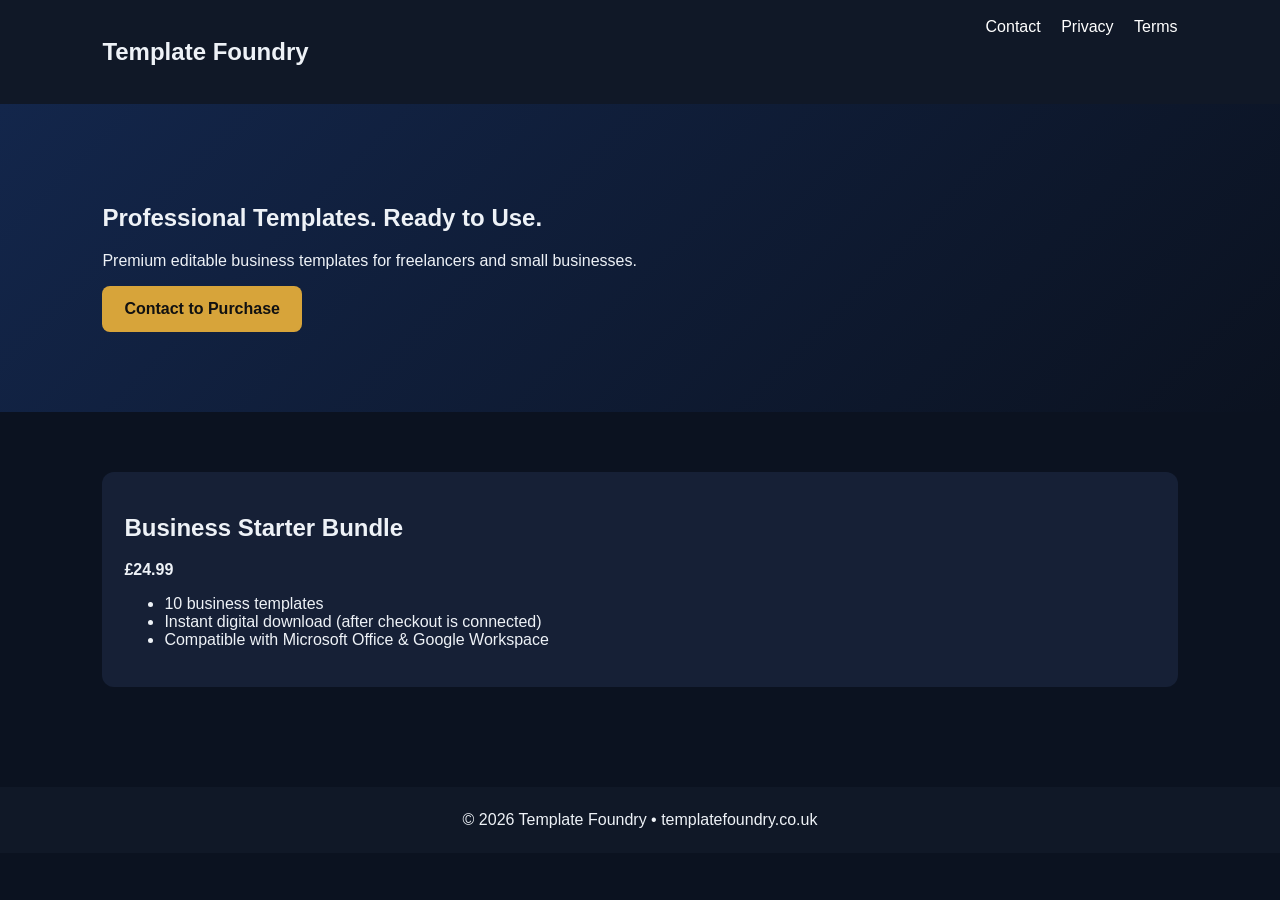
==== index.html @ 431a6cf7 "Add files via upload" ====
<!doctype html><html><head><meta charset='utf-8'><meta name='viewport' content='width=device-width,initial-scale=1'><title>Template Foundry</title><link rel='stylesheet' href='style.css'></head><body><header><h2>Template Foundry</h2><nav><a href='contact.html'>Contact</a> <a href='privacy.html'>Privacy</a> <a href='terms.html'>Terms</a></nav></header><section class='hero'><h1>Professional Templates. Ready to Use.</h1><p>Premium editable business templates for freelancers and small businesses.</p><a class='btn' href='contact.html'>Contact to Purchase</a></section><section class='section'><div class='card'><h2>Business Starter Bundle</h2><p><strong>£24.99</strong></p><ul><li>10 business templates</li><li>Instant digital download (after checkout is connected)</li><li>Compatible with Microsoft Office & Google Workspace</li></ul></div></section><footer>© 2026 Template Foundry • templatefoundry.co.uk</footer></body></html>
---- style.css ----
body{margin:0;font-family:Arial,sans-serif;background:#0b1220;color:#eef2f7}header{display:flex;justify-content:space-between;padding:18px 8%;background:#101827}nav a{color:#fff;text-decoration:none;margin-left:16px}.hero{padding:80px 8%;background:linear-gradient(135deg,#13264b,#0b1220)}.btn{display:inline-block;padding:14px 22px;background:#d7a43a;color:#111;text-decoration:none;border-radius:8px;font-weight:bold}.section{padding:60px 8%}.card{background:#162036;padding:22px;border-radius:12px}footer{background:#101827;padding:24px;text-align:center;margin-top:40px}
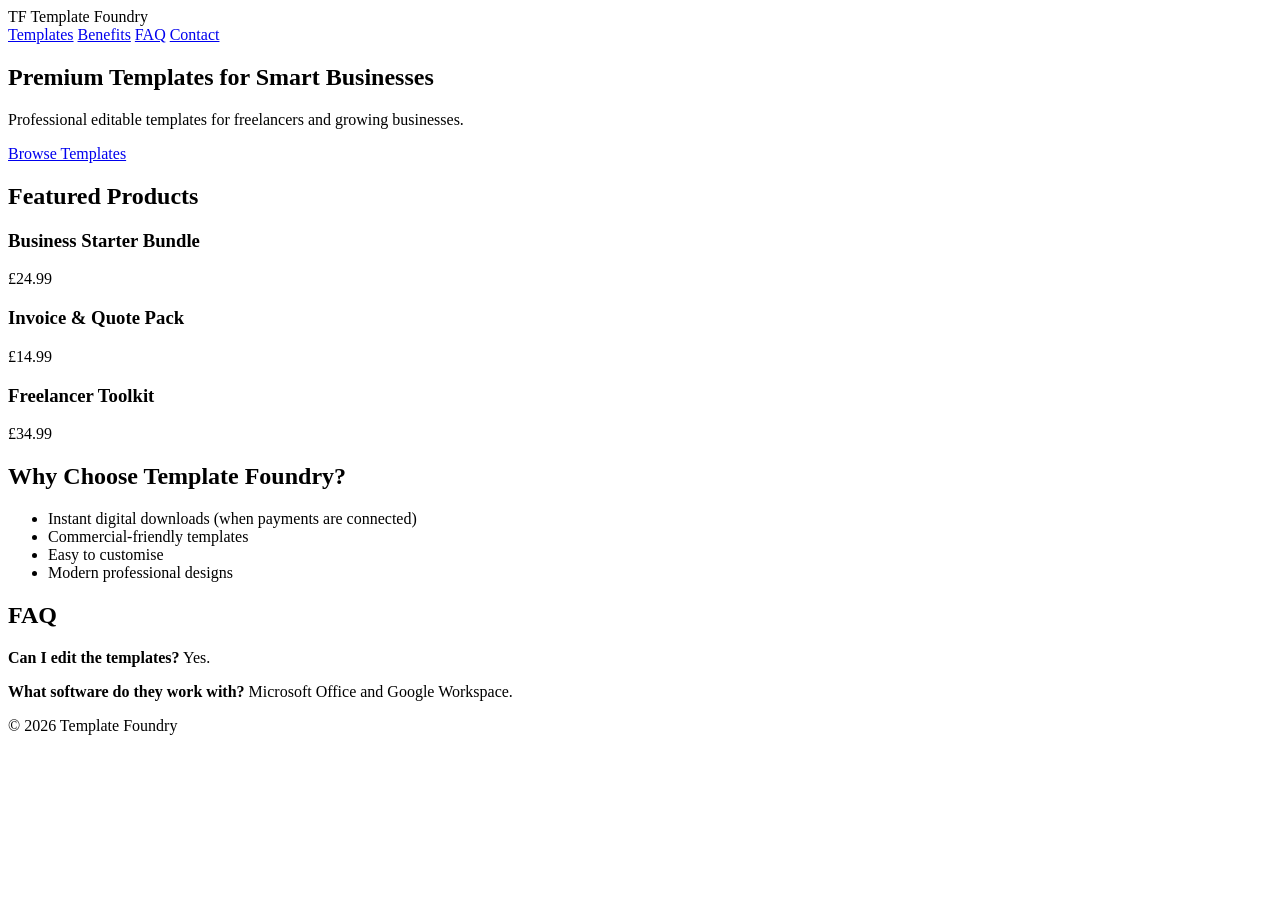
==== commit 31b554c5: "Add files via upload" ====
--- a/index.html
+++ b/index.html
@@ -1 +1,53 @@
-<!doctype html><html><head><meta charset='utf-8'><meta name='viewport' content='width=device-width,initial-scale=1'><title>Template Foundry</title><link rel='stylesheet' href='style.css'></head><body><header><h2>Template Foundry</h2><nav><a href='contact.html'>Contact</a> <a href='privacy.html'>Privacy</a> <a href='terms.html'>Terms</a></nav></header><section class='hero'><h1>Professional Templates. Ready to Use.</h1><p>Premium editable business templates for freelancers and small businesses.</p><a class='btn' href='contact.html'>Contact to Purchase</a></section><section class='section'><div class='card'><h2>Business Starter Bundle</h2><p><strong>£24.99</strong></p><ul><li>10 business templates</li><li>Instant digital download (after checkout is connected)</li><li>Compatible with Microsoft Office & Google Workspace</li></ul></div></section><footer>© 2026 Template Foundry • templatefoundry.co.uk</footer></body></html>+<!DOCTYPE html>
+<html lang="en">
+<head>
+<meta charset="UTF-8">
+<meta name="viewport" content="width=device-width, initial-scale=1">
+<title>Template Foundry</title>
+<link rel="stylesheet" href="css/style.css">
+</head>
+<body>
+<header>
+<div class="logo">TF <span>Template Foundry</span></div>
+<nav>
+<a href="#products">Templates</a>
+<a href="#benefits">Benefits</a>
+<a href="#faq">FAQ</a>
+<a href="contact.html">Contact</a>
+</nav>
+</header>
+
+<section class="hero">
+<h1>Premium Templates for Smart Businesses</h1>
+<p>Professional editable templates for freelancers and growing businesses.</p>
+<a class="btn" href="#products">Browse Templates</a>
+</section>
+
+<section id="products" class="container">
+<h2>Featured Products</h2>
+<div class="grid">
+<div class="card"><h3>Business Starter Bundle</h3><p>£24.99</p></div>
+<div class="card"><h3>Invoice & Quote Pack</h3><p>£14.99</p></div>
+<div class="card"><h3>Freelancer Toolkit</h3><p>£34.99</p></div>
+</div>
+</section>
+
+<section id="benefits" class="container">
+<h2>Why Choose Template Foundry?</h2>
+<ul>
+<li>Instant digital downloads (when payments are connected)</li>
+<li>Commercial-friendly templates</li>
+<li>Easy to customise</li>
+<li>Modern professional designs</li>
+</ul>
+</section>
+
+<section id="faq" class="container">
+<h2>FAQ</h2>
+<p><strong>Can I edit the templates?</strong> Yes.</p>
+<p><strong>What software do they work with?</strong> Microsoft Office and Google Workspace.</p>
+</section>
+
+<footer>© 2026 Template Foundry</footer>
+</body>
+</html>
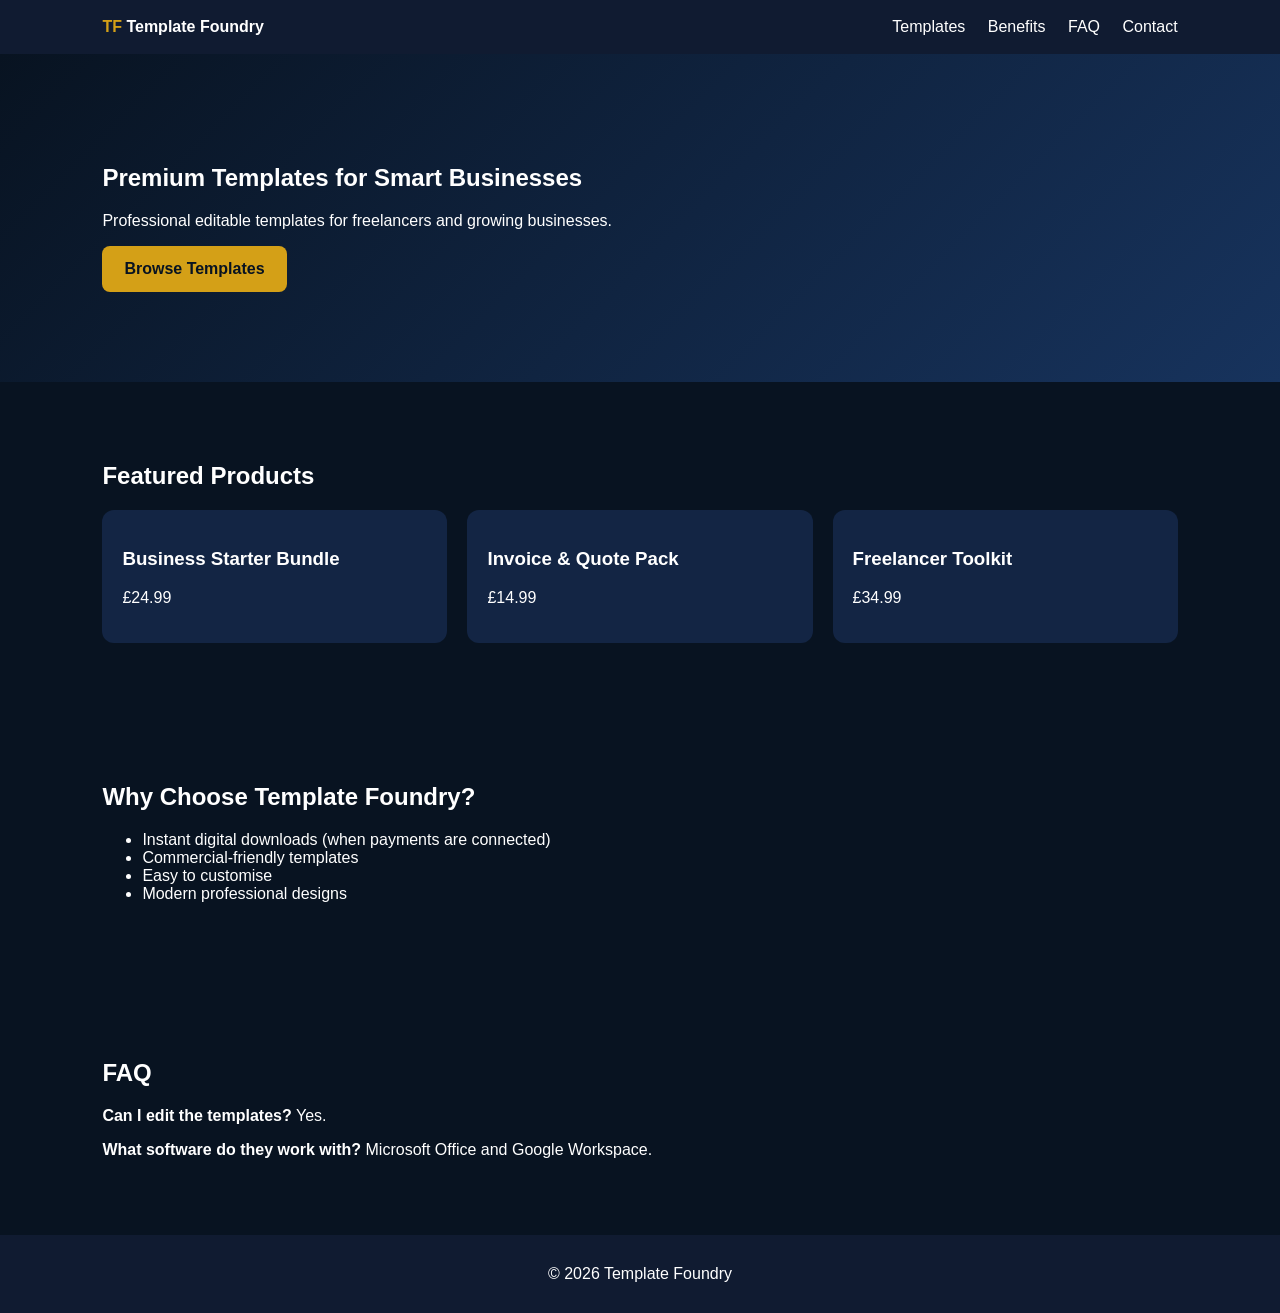
==== commit 5c25ee6e: "Update index.html" ====
--- a/index.html
+++ b/index.html
@@ -4,7 +4,7 @@
 <meta charset="UTF-8">
 <meta name="viewport" content="width=device-width, initial-scale=1">
 <title>Template Foundry</title>
-<link rel="stylesheet" href="css/style.css">
+<link <link rel="stylesheet" href="style.css">
 </head>
 <body>
 <header>
@@ -50,4 +50,4 @@
 
 <footer>© 2026 Template Foundry</footer>
 </body>
-</html>+</html>
--- a/style.css
+++ b/style.css
@@ -0,0 +1,12 @@
+
+body{margin:0;font-family:Arial,sans-serif;background:#081321;color:#fff}
+header{display:flex;justify-content:space-between;align-items:center;padding:18px 8%;background:#101b31}
+.logo{font-weight:bold;color:#d4a017}
+.logo span{color:#fff}
+nav a{color:#fff;text-decoration:none;margin-left:18px}
+.hero{padding:90px 8%;background:linear-gradient(135deg,#081321,#17335d)}
+.btn{display:inline-block;background:#d4a017;color:#081321;padding:14px 22px;border-radius:8px;text-decoration:none;font-weight:bold}
+.container{padding:60px 8%}
+.grid{display:grid;grid-template-columns:repeat(auto-fit,minmax(220px,1fr));gap:20px}
+.card{background:#132544;padding:20px;border-radius:12px}
+footer{text-align:center;padding:30px;background:#101b31}
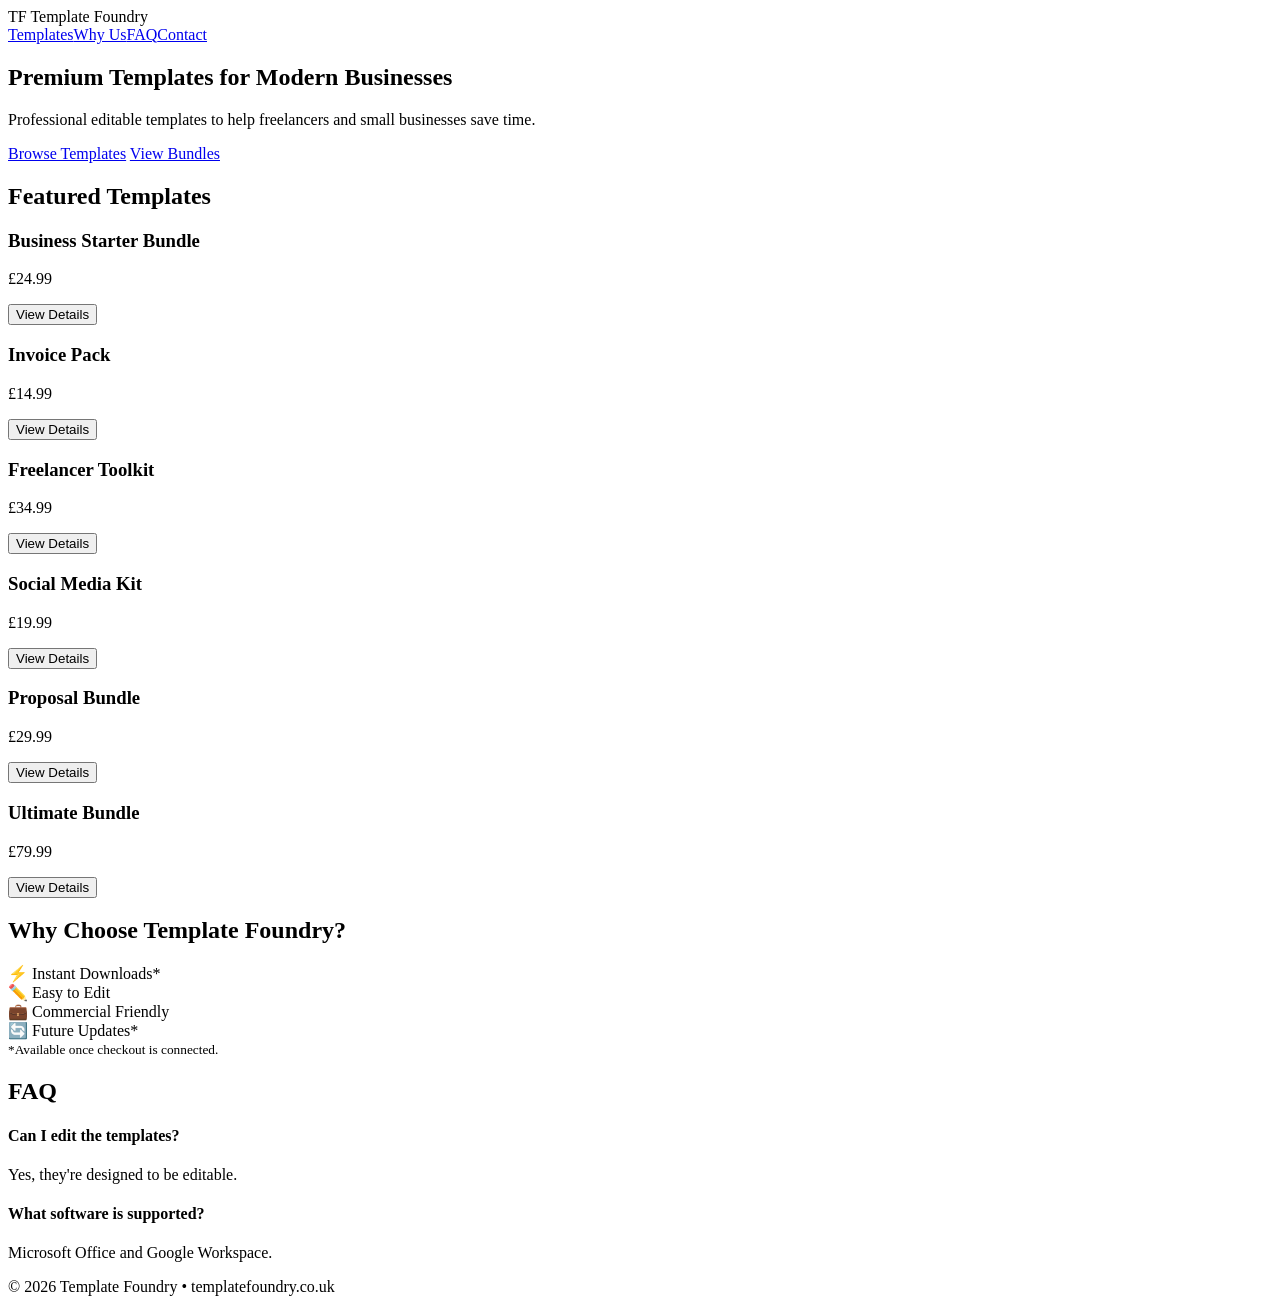
==== commit 1a3b140d: "Add files via upload" ====
--- a/index.html
+++ b/index.html
@@ -1,53 +1,43 @@
-<!DOCTYPE html>
-<html lang="en">
-<head>
-<meta charset="UTF-8">
-<meta name="viewport" content="width=device-width, initial-scale=1">
+<!doctype html><html><head><meta charset="utf-8">
+<meta name="viewport" content="width=device-width,initial-scale=1">
 <title>Template Foundry</title>
-<link <link rel="stylesheet" href="style.css">
-</head>
-<body>
-<header>
-<div class="logo">TF <span>Template Foundry</span></div>
-<nav>
-<a href="#products">Templates</a>
-<a href="#benefits">Benefits</a>
-<a href="#faq">FAQ</a>
-<a href="contact.html">Contact</a>
-</nav>
-</header>
+<link rel="stylesheet" href="css/style.css"></head><body>
+<header class="nav"><div class="logo">TF <span>Template Foundry</span></div>
+<nav><a href="#products">Templates</a><a href="#why">Why Us</a><a href="#faq">FAQ</a><a class="btn" href="contact.html">Contact</a></nav></header>
 
 <section class="hero">
-<h1>Premium Templates for Smart Businesses</h1>
-<p>Professional editable templates for freelancers and growing businesses.</p>
+<div class="hero-content">
+<h1>Premium Templates for Modern Businesses</h1>
+<p>Professional editable templates to help freelancers and small businesses save time.</p>
 <a class="btn" href="#products">Browse Templates</a>
+<a class="btn ghost" href="#featured">View Bundles</a>
+</div></section>
+
+<section id="products" class="section">
+<h2>Featured Templates</h2>
+<div class="grid">
+<div class="card"><h3>Business Starter Bundle</h3><p>£24.99</p><button>View Details</button></div>
+<div class="card"><h3>Invoice Pack</h3><p>£14.99</p><button>View Details</button></div>
+<div class="card"><h3>Freelancer Toolkit</h3><p>£34.99</p><button>View Details</button></div>
+<div class="card"><h3>Social Media Kit</h3><p>£19.99</p><button>View Details</button></div>
+<div class="card"><h3>Proposal Bundle</h3><p>£29.99</p><button>View Details</button></div>
+<div class="card"><h3>Ultimate Bundle</h3><p>£79.99</p><button>View Details</button></div>
+</div></section>
+
+<section id="why" class="section"><h2>Why Choose Template Foundry?</h2>
+<div class="grid">
+<div class="card">⚡ Instant Downloads*</div>
+<div class="card">✏️ Easy to Edit</div>
+<div class="card">💼 Commercial Friendly</div>
+<div class="card">🔄 Future Updates*</div>
+</div><small>*Available once checkout is connected.</small></section>
+
+<section id="faq" class="section">
+<h2>FAQ</h2>
+<div class="faq"><h4>Can I edit the templates?</h4><p>Yes, they're designed to be editable.</p></div>
+<div class="faq"><h4>What software is supported?</h4><p>Microsoft Office and Google Workspace.</p></div>
 </section>
 
-<section id="products" class="container">
-<h2>Featured Products</h2>
-<div class="grid">
-<div class="card"><h3>Business Starter Bundle</h3><p>£24.99</p></div>
-<div class="card"><h3>Invoice & Quote Pack</h3><p>£14.99</p></div>
-<div class="card"><h3>Freelancer Toolkit</h3><p>£34.99</p></div>
-</div>
-</section>
-
-<section id="benefits" class="container">
-<h2>Why Choose Template Foundry?</h2>
-<ul>
-<li>Instant digital downloads (when payments are connected)</li>
-<li>Commercial-friendly templates</li>
-<li>Easy to customise</li>
-<li>Modern professional designs</li>
-</ul>
-</section>
-
-<section id="faq" class="container">
-<h2>FAQ</h2>
-<p><strong>Can I edit the templates?</strong> Yes.</p>
-<p><strong>What software do they work with?</strong> Microsoft Office and Google Workspace.</p>
-</section>
-
-<footer>© 2026 Template Foundry</footer>
-</body>
-</html>
+<footer>© 2026 Template Foundry • templatefoundry.co.uk</footer>
+<script src="js/script.js"></script>
+</body></html>
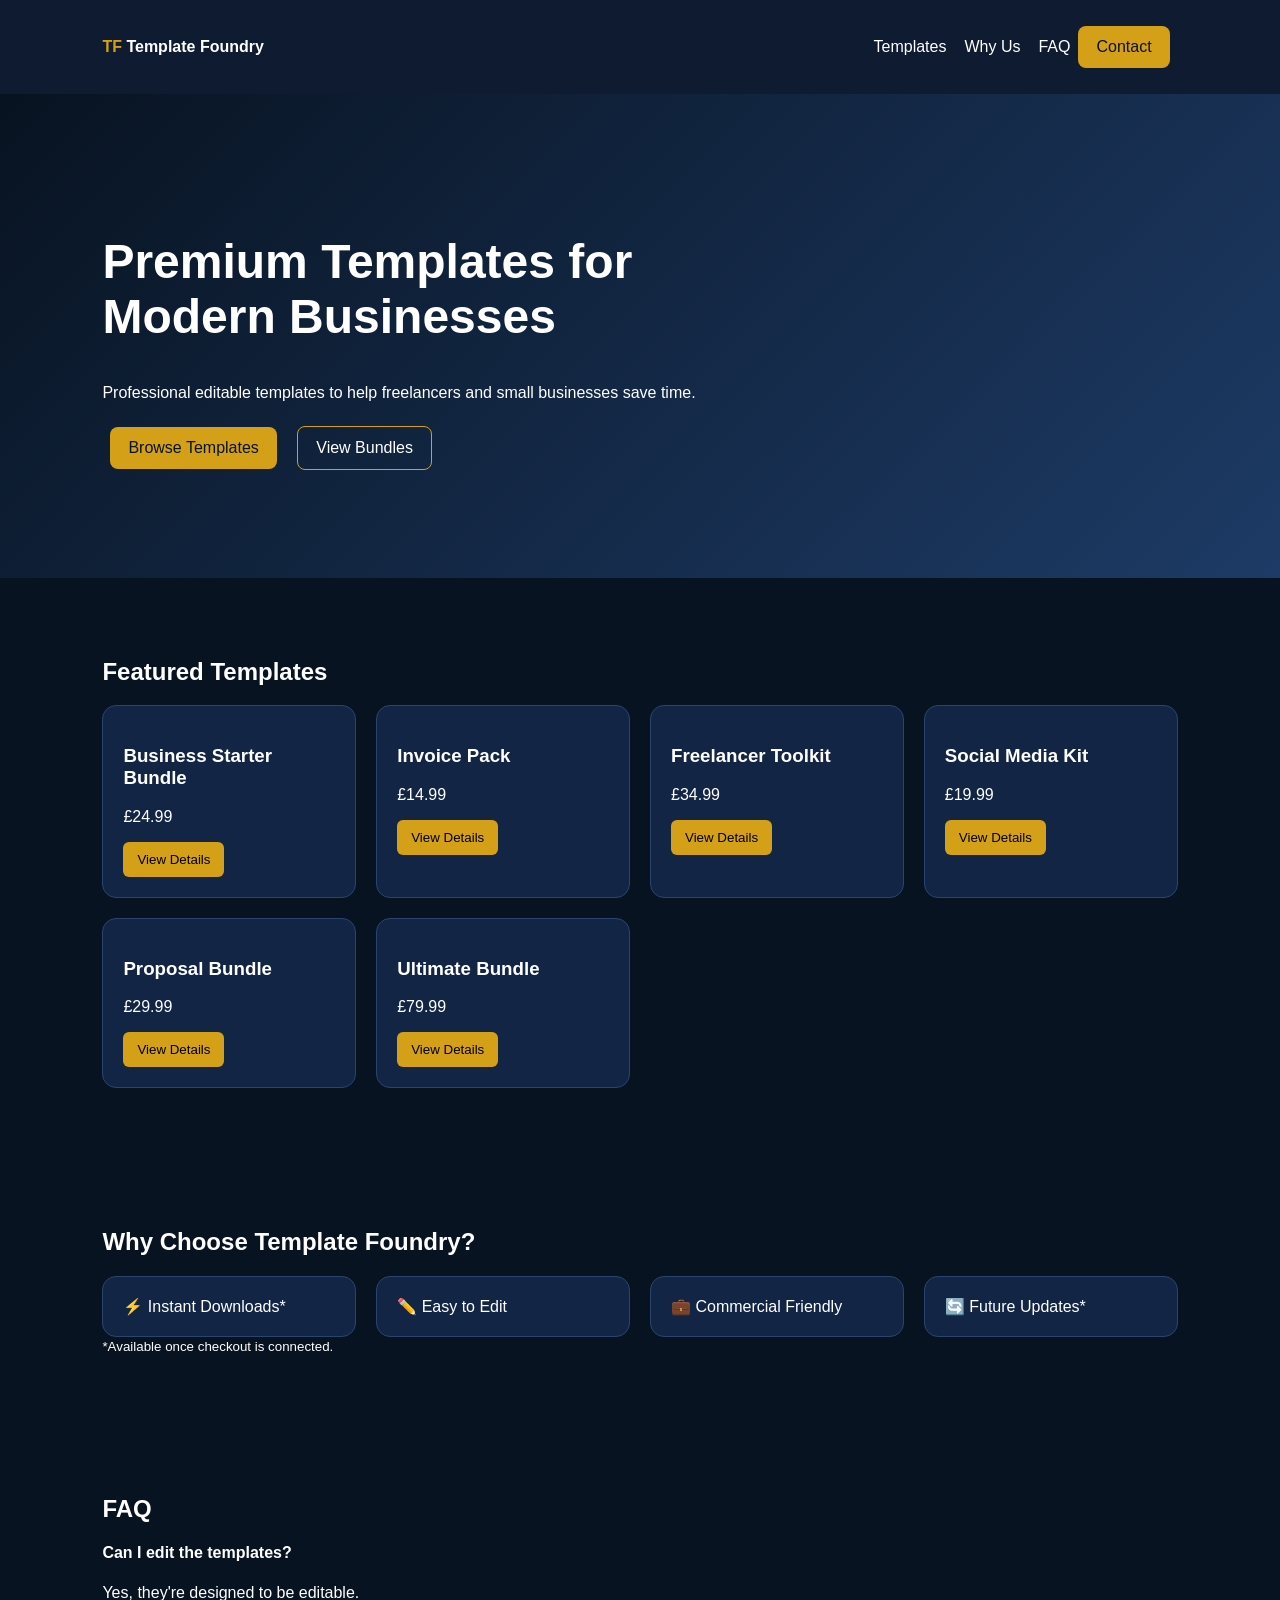
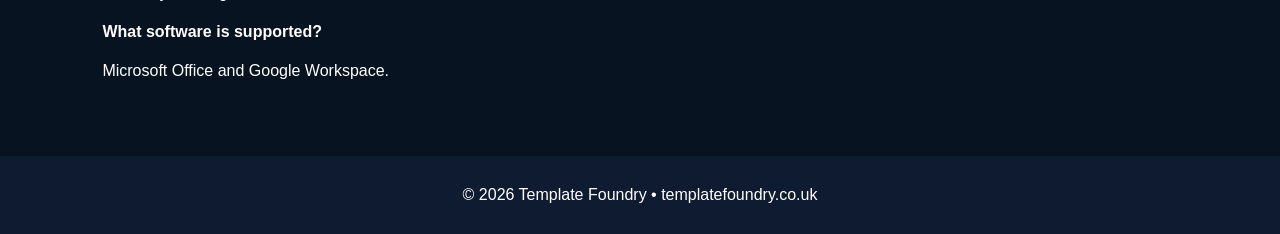
==== commit 0e987e9c: "Update index.html" ====
--- a/index.html
+++ b/index.html
@@ -1,7 +1,7 @@
 <!doctype html><html><head><meta charset="utf-8">
 <meta name="viewport" content="width=device-width,initial-scale=1">
 <title>Template Foundry</title>
-<link rel="stylesheet" href="css/style.css"></head><body>
+<link rel="stylesheet" <link rel="stylesheet" href="style.css">
 <header class="nav"><div class="logo">TF <span>Template Foundry</span></div>
 <nav><a href="#products">Templates</a><a href="#why">Why Us</a><a href="#faq">FAQ</a><a class="btn" href="contact.html">Contact</a></nav></header>
 
@@ -39,5 +39,5 @@
 </section>
 
 <footer>© 2026 Template Foundry • templatefoundry.co.uk</footer>
-<script src="js/script.js"></script>
-</body></html>+<scri<script src="script.js"></script>
+</body></html>
--- a/style.css
+++ b/style.css
@@ -0,0 +1,14 @@
+
+body{margin:0;font-family:Arial,sans-serif;background:#081321;color:#fff}
+.nav{display:flex;justify-content:space-between;align-items:center;padding:18px 8%;background:#0f1b30;position:sticky;top:0}
+.logo{font-weight:bold;color:#d4a017}.logo span{color:#fff}
+nav a{text-decoration:none;color:#fff;margin-left:18px}
+.hero{padding:100px 8%;background:linear-gradient(135deg,#081321,#1d3b66)}
+.hero h1{font-size:3rem;max-width:700px}
+.btn{display:inline-block;margin:8px;padding:12px 18px;background:#d4a017;color:#081321;border-radius:8px;text-decoration:none;border:none}
+.ghost{background:transparent;color:#fff;border:1px solid #d4a017}
+.section{padding:60px 8%}
+.grid{display:grid;grid-template-columns:repeat(auto-fit,minmax(220px,1fr));gap:20px}
+.card{background:#132544;padding:20px;border-radius:14px;border:1px solid #29456f}
+button{background:#d4a017;border:none;padding:10px 14px;border-radius:6px}
+footer{text-align:center;padding:30px;background:#0f1b30}
